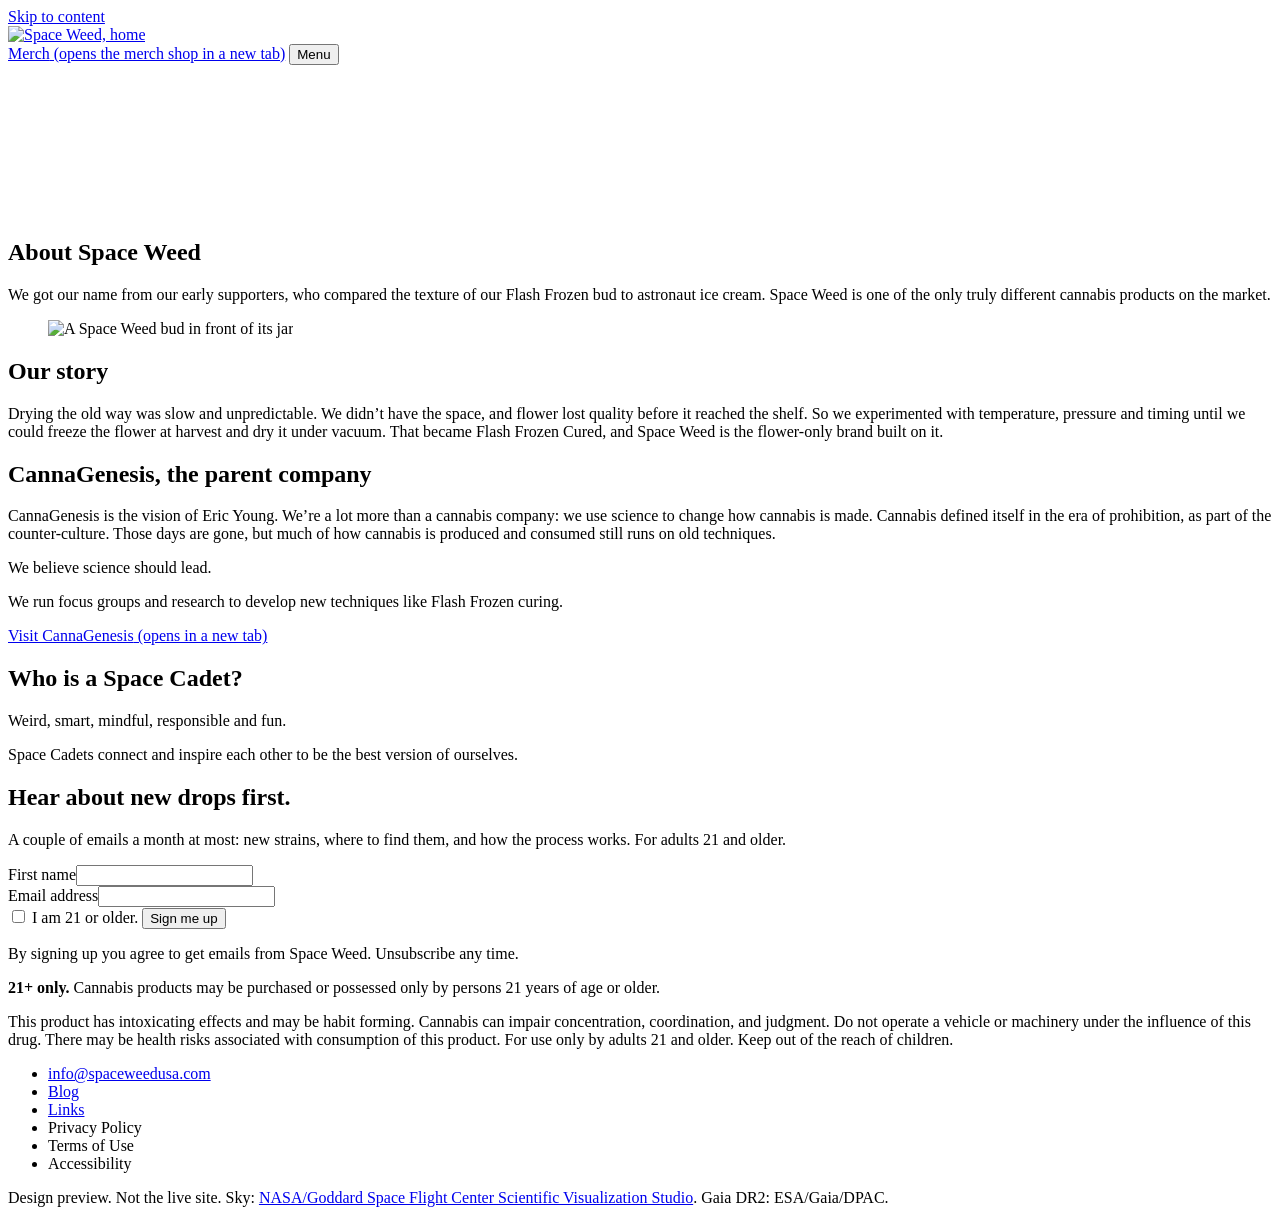
==== about.html @ d10db04f "Space Weed mockup: Payload 001 film and the solar system" ====
<!doctype html>
<html lang="en">
<head>
<meta charset="utf-8">
<meta name="viewport" content="width=device-width, initial-scale=1">
<meta name="robots" content="noindex, nofollow">
<title>About Space Weed and CannaGenesis | Space Weed</title>
<meta name="description" content="Space Weed got its name from early customers who said the flower felt like astronaut ice cream. Made by CannaGenesis in Washington. For adults 21+.">
<meta name="theme-color" content="#08090c">
<link rel="icon" href="assets/img/favicon.svg" type="image/svg+xml">
<link rel="preload" href="assets/fonts/supreme-500.woff2" as="font" type="font/woff2" crossorigin>
<link rel="preload" href="assets/fonts/switzer-400.woff2" as="font" type="font/woff2" crossorigin>
<link rel="stylesheet" href="assets/css/site.css">
<link rel="modulepreload" href="assets/vendor/three.module.js">
</head>
<body class="page-about">
<a class="skip" href="#main">Skip to content</a>
<div class="gate" data-gate hidden role="dialog" aria-modal="true" aria-labelledby="gate-q">
  <video class="gate__film" muted playsinline preload="auto" poster="assets/img/payload-closed.webp" aria-hidden="true" data-burst-at="5.35">
    <source src="assets/video/payload-gate.webm" type="video/webm">
    <source src="assets/video/payload-gate.mp4" type="video/mp4">
  </video>
  <div class="gate__panel">
    <p class="gate__q" id="gate-q">Are you 21 or older?</p>
    <div class="gate__actions">
      <button class="btn" type="button" data-gate-yes>Yes</button>
      <a class="btn" href="under-21.html">No</a>
    </div>
  </div>
  <button class="gate__skip" type="button" data-gate-skip hidden>Skip</button>
</div>
<header class="site-header">
  <a class="brand" href="index.html"><img src="assets/img/logo-white.webp" alt="Space Weed, home" width="640" height="350"></a>
  <div class="header-actions">
    <a class="header-link" href="https://shopspaceweed.com" target="_blank" rel="noopener">Merch<span class="visually-hidden"> (opens the merch shop in a new tab)</span></a>
    <button class="menu-toggle" type="button" aria-expanded="false" aria-controls="menu"><span class="menu-toggle__bars" aria-hidden="true"></span>Menu</button>
  </div>
</header>
<div class="menu-sheet" id="menu" hidden>
  <nav aria-label="Site"><ul><li><a href="index.html">Home</a></li><li><a href="technology.html">Technology</a></li><li><a href="products.html">Products</a></li><li><a href="partner.html">Partner</a></li><li><a href="about.html" aria-current="page">About</a></li><li><a href="contact.html">Contact</a></li></ul></nav>
</div>
<main id="main" tabindex="-1">
<section class="world" data-world="about" aria-labelledby="a-title" style="--poster: url('assets/img/world-about.webp')">
  <canvas class="world__canvas" aria-hidden="true"></canvas>
  <div class="world__copy">
    <h1 id="a-title">About Space Weed</h1>
    <p class="world__lede">We got our name from our early supporters, who compared the texture of our Flash Frozen bud to astronaut ice cream. Space Weed is one of the only truly different cannabis products on the market.</p>
    
  </div>
</section>

  <section class="story" aria-labelledby="story-title">
    <figure class="story__photo"><img src="assets/img/bud-jar.webp" alt="A Space Weed bud in front of its jar" width="1600" height="900" loading="lazy"></figure>
    <div class="story__body">
      <h2 id="story-title">Our story</h2>
      <p>Drying the old way was slow and unpredictable. We didn’t have the space, and flower lost quality before it reached the shelf. So we experimented with temperature, pressure and timing until we could freeze the flower at harvest and dry it under vacuum. That became Flash Frozen Cured, and Space Weed is the flower-only brand built on it.</p>
    </div>
  </section>

  <section class="parent" aria-labelledby="cg-title">
    <h2 id="cg-title">CannaGenesis, the parent company</h2>
    <div class="parent__body">
      <p>CannaGenesis is the vision of Eric Young. We’re a lot more than a cannabis company: we use science to change how cannabis is made. Cannabis defined itself in the era of prohibition, as part of the counter-culture. Those days are gone, but much of how cannabis is produced and consumed still runs on old techniques.</p>
      <p class="parent__statement">We believe science should lead.</p>
      <p>We run focus groups and research to develop new techniques like Flash Frozen curing.</p>
      <a class="btn" href="https://www.cannagenesis.com" target="_blank" rel="noopener">Visit CannaGenesis<span class="visually-hidden"> (opens in a new tab)</span></a>
    </div>
  </section>

  <section class="cadet" aria-labelledby="cadet-title">
    <h2 id="cadet-title">Who is a Space Cadet?</h2>
    <p class="cadet__traits">Weird, smart, mindful, responsible and fun.</p>
    <p class="cadet__line">Space Cadets connect and inspire each other to be the best version of ourselves.</p>
  </section>
<section class="drops" aria-labelledby="drops-title">
  <div class="drops__inner">
    <div>
      <h2 id="drops-title">Hear about new drops first.</h2>
      <p class="drops__note">A couple of emails a month at most: new strains, where to find them, and how the process works. For adults 21 and older.</p>
    </div>
    <form class="form" data-mock novalidate>
      <div class="field"><label for="d-first">First name</label><input id="d-first" name="first" type="text" autocomplete="given-name"></div>
      <div class="field"><label for="d-email">Email address</label><input id="d-email" name="email" type="email" autocomplete="email" required></div>
      <label class="check" for="d-age"><input id="d-age" name="age" type="checkbox" required> I am 21 or older.</label>
      <button class="btn btn--solid" type="submit">Sign me up</button>
      <p class="form-note" role="status" aria-live="polite">By signing up you agree to get emails from Space Weed. Unsubscribe any time.</p>
    </form>
  </div>
</section>
</main>
<footer class="site-footer">
  <div class="site-footer__inner">
    <p class="legal"><strong>21+ only.</strong> Cannabis products may be purchased or possessed only by persons 21 years of age or older.</p>
    <p class="legal">This product has intoxicating effects and may be habit forming. Cannabis can impair concentration, coordination, and judgment. Do not operate a vehicle or machinery under the influence of this drug. There may be health risks associated with consumption of this product. For use only by adults 21 and older. Keep out of the reach of children.</p>
    <ul class="footer-links">
      <li><a href="mailto:info@spaceweedusa.com">info@spaceweedusa.com</a></li>
      <li><a href="blog.html">Blog</a></li>
      <li><a href="links.html">Links</a></li>
      <li><span>Privacy Policy</span></li>
      <li><span>Terms of Use</span></li>
      <li><span>Accessibility</span></li>
    </ul>
    <p class="preview-note">Design preview. Not the live site. Sky: <a href="https://svs.gsfc.nasa.gov/4851" target="_blank" rel="noopener">NASA/Goddard Space Flight Center Scientific Visualization Studio</a>. Gaia DR2: ESA/Gaia/DPAC.</p>
  </div>
</footer>
<div class="warp" aria-hidden="true"></div>
<script src="assets/js/site.js" defer></script>
<script type="module" src="assets/js/world.js"></script>
</body>
</html>
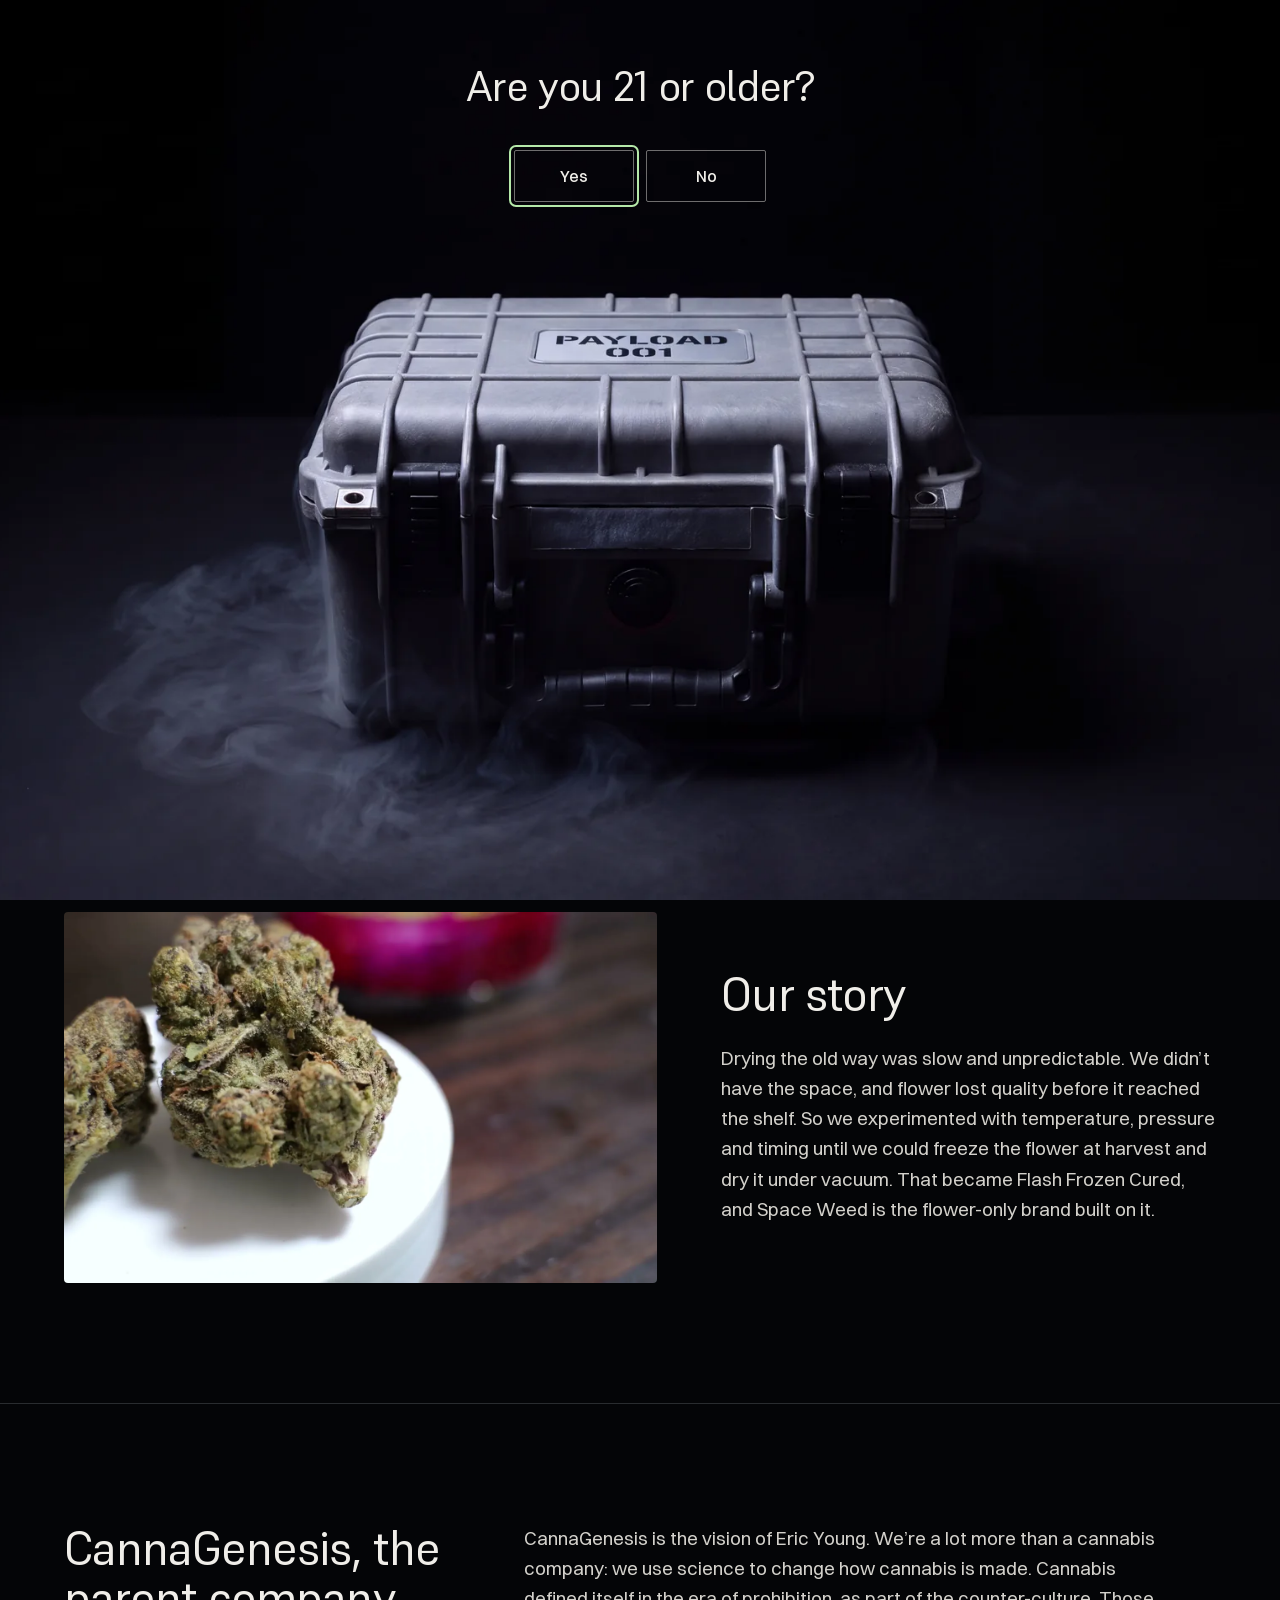
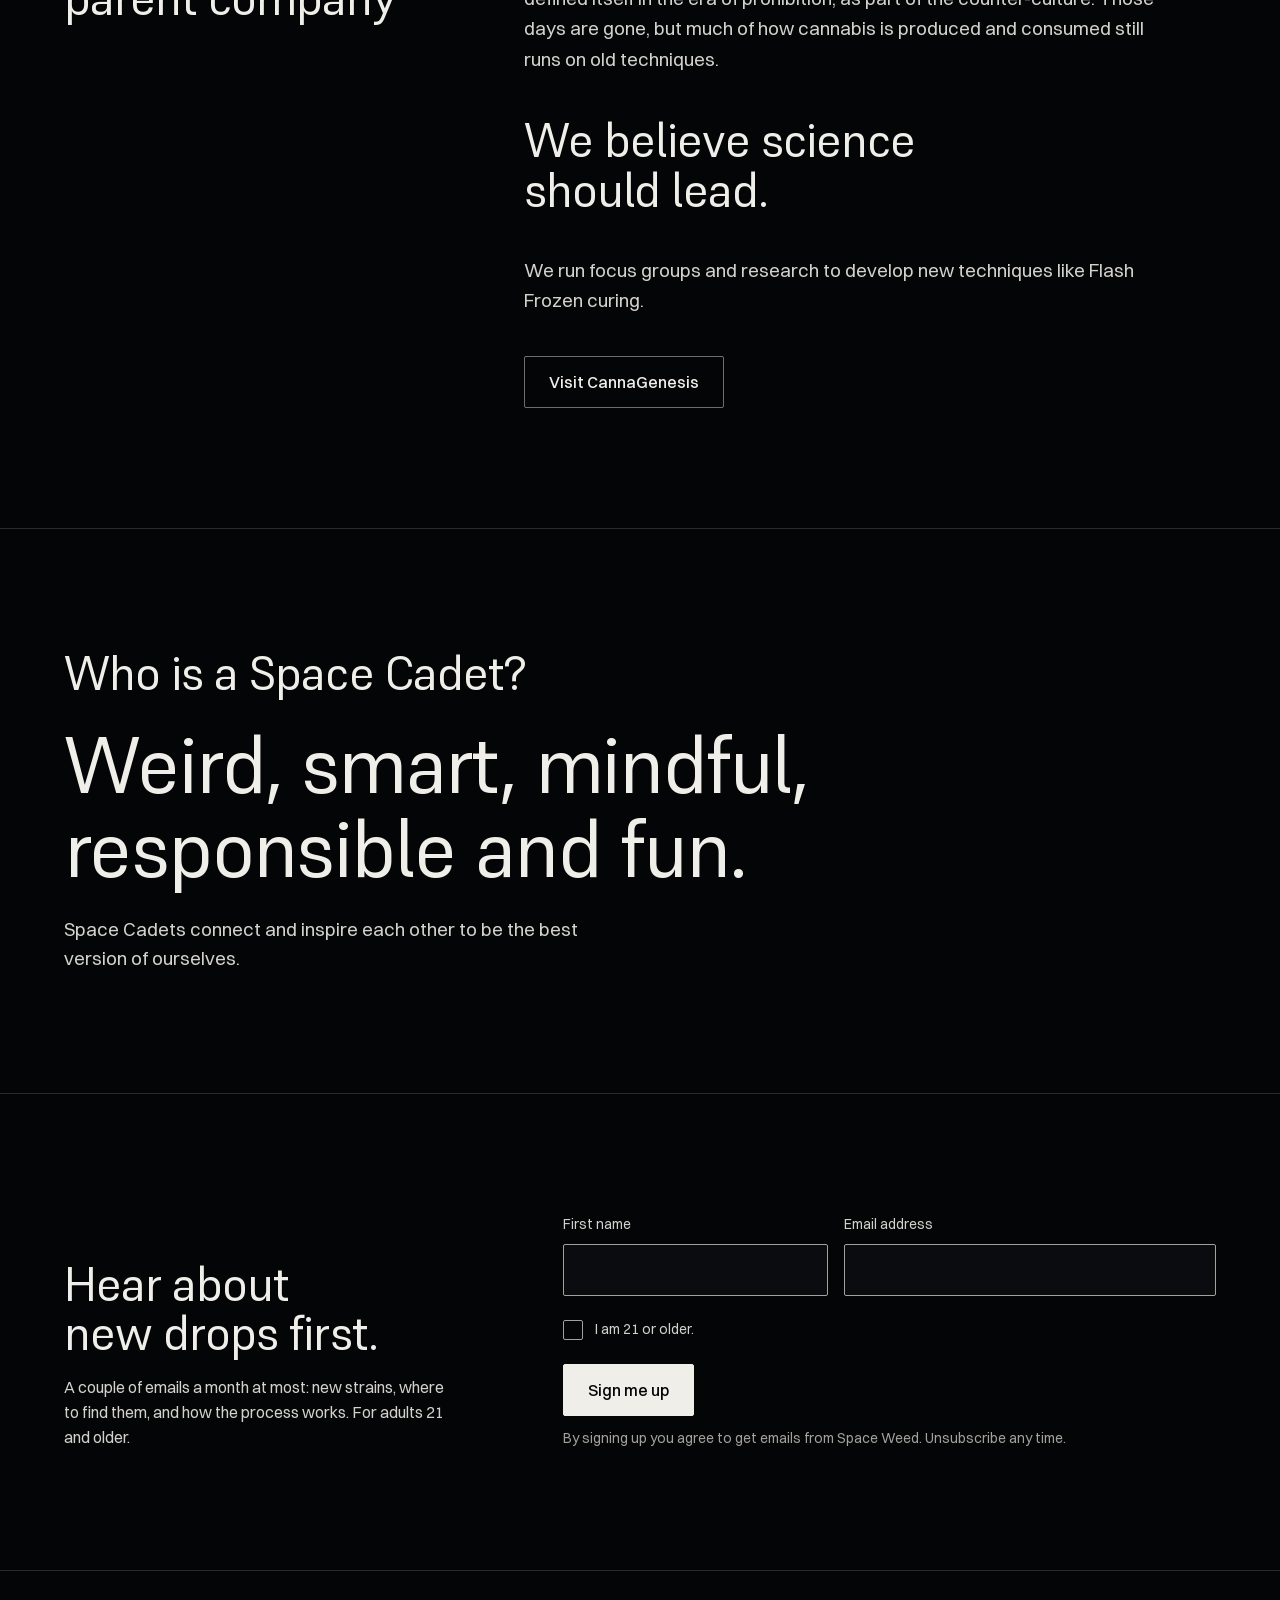
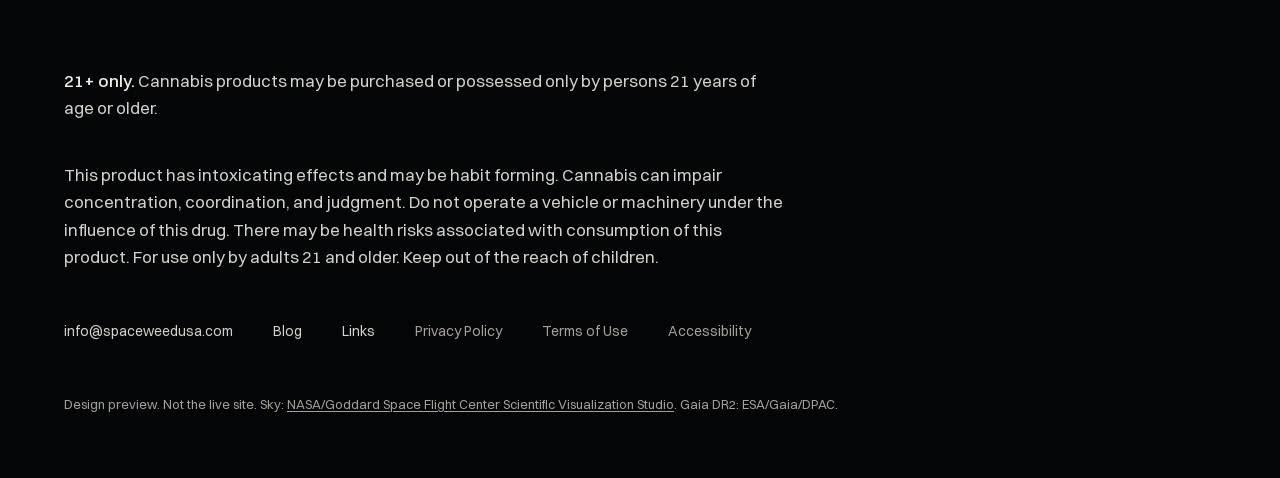
==== commit 4bc6bde1: "Fix the world poster paths" ====
--- a/about.html
+++ b/about.html
@@ -40,7 +40,7 @@
   <nav aria-label="Site"><ul><li><a href="index.html">Home</a></li><li><a href="technology.html">Technology</a></li><li><a href="products.html">Products</a></li><li><a href="partner.html">Partner</a></li><li><a href="about.html" aria-current="page">About</a></li><li><a href="contact.html">Contact</a></li></ul></nav>
 </div>
 <main id="main" tabindex="-1">
-<section class="world" data-world="about" aria-labelledby="a-title" style="--poster: url('assets/img/world-about.webp')">
+<section class="world" data-world="about" aria-labelledby="a-title" style="--poster: url('../img/world-about.webp')">
   <canvas class="world__canvas" aria-hidden="true"></canvas>
   <div class="world__copy">
     <h1 id="a-title">About Space Weed</h1>
--- a/assets/css/site.css
+++ b/assets/css/site.css
@@ -0,0 +1,321 @@
+/* Hallmark · shape: an orbit you navigate · genre: atmospheric · theme: custom · job: visit · idea: "The real Space Weed bud is the sun, and every page is a world in its orbit." · vibe: "dark, slow, exact, a premium product in space"
+ * paper: oklch(11.5% 0.006 255) · accent: oklch(86% 0.09 140) · display: Supreme · body: Switzer · hero: the solar system is the navigation, the headline sits quiet at its left · nav: the planets themselves, with a menu sheet one tap away · footer: the state's words set plainly under a hairline · imagery: the real bud photograph as the sun, NASA's real star map as the sky and as sparse stars under every section, planet surfaces made in ComfyUI, the PAYLOAD 001 film behind the age gate, one real jar packshot cut once for Products and Technology, a lid-free bud macro graded into the paper · signature: the sealed payload freezes and bursts, and you open inside a solar system whose sun is the real bud
+ * axes: dark/geometric-sans/chromatic-green · posture: restrained · contrast: pass · fold: pass · v2.0.0 */
+/* Hallmark · pre-emit critique: P4 H5 E4 S5 R5 V5 · weakest: P, the headline is the brand's line rather than an argument; the orbit does the arguing: every page is a world around the real flower */
+/* Hallmark · copy: verbatim · every line is the approved Page Wording or Angel's decided headline */
+/* Hallmark · dismissed 77 · the inner pages stay short on purpose: Angel asked for short pages over long scrolls */
+/* Hallmark · dismissed 25 · each step caption is one sentence under its large fact, read at a glance */
+/* Hallmark · waive 79 · poster posture, the solar system canvas fills 100svh under the words · the solar system is the hero and the words sit on its calm left side */
+/* Hallmark · dismissed 79 · the blog post is a long document and the under-21 page is one centred message, both meant to sit alone */
+@import url("./tokens.css");
+@import url("./base.css");
+
+@font-face { font-family: "Supreme"; src: url("../fonts/supreme-300.woff2") format("woff2"); font-weight: 300; font-style: normal; font-display: swap; }
+@font-face { font-family: "Supreme"; src: url("../fonts/supreme-400.woff2") format("woff2"); font-weight: 400; font-style: normal; font-display: swap; }
+@font-face { font-family: "Supreme"; src: url("../fonts/supreme-500.woff2") format("woff2"); font-weight: 500; font-style: normal; font-display: swap; }
+@font-face { font-family: "Supreme"; src: url("../fonts/supreme-700.woff2") format("woff2"); font-weight: 700; font-style: normal; font-display: swap; }
+@font-face { font-family: "Switzer"; src: url("../fonts/switzer-400.woff2") format("woff2"); font-weight: 400; font-style: normal; font-display: swap; }
+@font-face { font-family: "Switzer"; src: url("../fonts/switzer-500.woff2") format("woff2"); font-weight: 500; font-style: normal; font-display: swap; }
+
+body { background: var(--color-paper); color: var(--color-ink); }
+/* Real stars, sparse and still, under everything below the heroes (NASA SVS Deep Star Maps, 35 degrees off the galactic plane). */
+body::before { content: ""; position: fixed; inset: 0; z-index: -1; pointer-events: none; background: url("../img/stars.png") 0 0 / 1400px 1000px repeat; opacity: 0.3; }
+.skip { position: absolute; left: var(--space-md); top: var(--space-md); z-index: var(--z-tooltip); padding: var(--space-sm) var(--space-md); background: var(--color-ink); color: var(--color-paper); transform: translateY(-200%); }
+.skip:focus-visible { transform: none; }
+
+/* ---------- Header: the wordmark, Merch out to its own shop, and the menu one tap away ---------- */
+.site-header { --edge: max(var(--gutter), calc((100% - var(--container)) / 2 + var(--gutter))); position: fixed; inset: 0 0 auto 0; z-index: var(--z-sticky-nav); display: flex; align-items: center; justify-content: space-between; padding: var(--space-lg) var(--edge); pointer-events: none; }
+.site-header > * { pointer-events: auto; }
+/* Once the page scrolls, the header sits on a solid dark band so it never lands on the words. */
+.site-header::before { content: ""; position: absolute; inset: 0; z-index: -1; background: var(--veil); border-bottom: var(--rule-hair) solid var(--color-rule); opacity: 0; transition: opacity var(--dur-short) var(--ease-out); }
+.site-header.is-scrolled::before { opacity: 1; }
+.brand { display: inline-flex; }
+.brand img { width: 74px; height: auto; }
+.header-actions { display: flex; align-items: center; gap: var(--space-lg); }
+.header-link, .menu-toggle { min-height: 44px; display: inline-flex; align-items: center; padding: 0 var(--space-2xs); background: none; border: 0; color: var(--color-ink-2); font: 500 var(--text-sm)/1 var(--font-body); text-decoration: none; cursor: pointer; transition: color var(--dur-micro) var(--ease-out); }
+.header-link:hover, .menu-toggle:hover { color: var(--color-ink); }
+.menu-toggle { gap: var(--space-xs); }
+.menu-toggle__bars { position: relative; width: 18px; height: 8px; }
+.menu-toggle__bars::before, .menu-toggle__bars::after { content: ""; position: absolute; left: 0; right: 0; height: 1px; background: currentColor; transition: transform var(--dur-short) var(--ease-out); }
+.menu-toggle__bars::before { top: 0; }
+.menu-toggle__bars::after { bottom: 0; }
+.menu-open .menu-toggle__bars::before { transform: translateY(3.5px) rotate(45deg); }
+.menu-open .menu-toggle__bars::after { transform: translateY(-3.5px) rotate(-45deg); }
+
+.menu-sheet { position: fixed; inset: 0; z-index: var(--z-sticky); background: var(--veil); display: grid; align-content: center; padding: var(--space-3xl) var(--gutter); }
+.menu-sheet ul { list-style: none; margin: 0; padding: 0; display: grid; gap: var(--space-xs); }
+.menu-sheet a { display: inline-flex; min-height: 48px; align-items: center; font: 300 var(--text-display-s)/1.1 var(--font-display); color: var(--color-ink); text-decoration: none; }
+.menu-sheet a[aria-current="page"] { text-decoration: underline; text-decoration-color: var(--color-accent); text-decoration-thickness: 1px; text-underline-offset: 0.18em; }
+.menu-sheet a:hover { color: var(--color-ink-2); }
+
+/* ---------- The system: the first viewport is the experience ---------- */
+.system { position: relative; height: 100svh; min-height: 640px; overflow: clip; isolation: isolate; }
+.system__canvas { position: absolute; inset: 0; width: 100%; height: 100%; display: block; opacity: 0; transition: opacity 900ms var(--ease-out); mask-image: linear-gradient(to bottom, var(--color-ink) 82%, transparent); }
+.system.is-live .system__canvas { opacity: 1; }
+.system__copy { position: absolute; z-index: var(--z-raised); left: max(var(--gutter), calc((100% - var(--container)) / 2 + var(--gutter))); top: 50%; transform: translateY(-46%); width: min(29rem, 34vw); }
+.hero-title { font: 500 var(--text-hero)/0.9 var(--font-display); letter-spacing: -0.025em; text-transform: uppercase; color: var(--color-ink); }
+.hero-title span { display: block; }
+.hero-lede { margin-top: var(--space-xl); max-width: 32ch; font-size: var(--text-lead); line-height: 1.5; color: var(--color-ink); }
+.hero-lede__more { display: block; margin-top: var(--space-sm); font-size: 0.86em; color: var(--color-muted); }
+.btn { display: inline-flex; align-items: center; white-space: nowrap; min-height: 52px; margin-top: var(--space-xl); padding: 0 var(--space-lg); border: 1px solid var(--ink-soft); border-radius: var(--radius-control); color: var(--color-ink); background: transparent; font: 500 var(--text-md)/1 var(--font-body); text-decoration: none; cursor: pointer; transition: background-color var(--dur-short) var(--ease-out), border-color var(--dur-short) var(--ease-out); }
+.btn:hover { border-color: var(--color-ink); background: var(--ink-faint); }
+.btn:active { background: var(--ink-soft); }
+.btn:focus-visible { outline: 2px solid var(--color-focus); outline-offset: 3px; }
+
+/* ---------- Planet labels: the real nav, placed by the scene on top of each world ---------- */
+/* Without the scene (no WebGL, no script) the destinations are a plain list at the right. */
+.orbits { position: absolute; z-index: var(--z-raised); right: var(--gutter); top: 50%; transform: translateY(-50%); }
+.orbits ul { list-style: none; margin: 0; padding: 0; display: grid; gap: var(--space-2xs); }
+.planet-label { display: grid; gap: var(--space-3xs); min-height: 44px; align-content: center; padding: var(--space-2xs) var(--space-xs); color: var(--color-ink); text-decoration: none; text-shadow: 0 0 8px var(--label-halo), 0 0 2px var(--label-halo), 0 1px 3px var(--label-halo); transition: opacity var(--dur-long) var(--ease-out); }
+.is-scene .orbits { inset: 0; transform: none; pointer-events: none; }
+.is-scene .planet-label { position: absolute; left: 0; top: 0; pointer-events: auto; opacity: 1; transform: translate3d(var(--x, -999px), var(--y, -999px), 0); will-change: transform; }
+.planet-label__name { font: 500 var(--text-sm)/1.2 var(--font-body); background-image: linear-gradient(var(--color-accent), var(--color-accent)); background-size: 0% 1px; background-position: 0 100%; background-repeat: no-repeat; padding-bottom: var(--space-2xs); justify-self: start; transition: background-size var(--dur-long) var(--ease-out); }
+.planet-label__hint { font: 400 var(--text-xs)/1.3 var(--font-body); color: var(--color-muted); white-space: nowrap; transition: opacity var(--dur-long) var(--ease-out), transform var(--dur-long) var(--ease-out); }
+/* Only the scene hides the hint until you approach a world; without it the hint just shows. */
+.is-scene .planet-label__hint { position: absolute; top: 100%; left: var(--space-xs); opacity: 0; transform: translateY(4px); }
+.is-scene .planet-enter { position: absolute; top: calc(100% + 22px); left: var(--space-xs); }
+.is-scene .planet-label.is-near { opacity: 1; }
+.planet-label.is-near .planet-label__name { background-size: 100% 1px; }
+.planet-label.is-near .planet-label__hint { opacity: 1; transform: none; }
+.is-scene .planet-label.is-dim { opacity: 0.32; }
+.is-scene .planet-label.is-hidden { opacity: 0; pointer-events: none; }
+.planet-label:focus-visible { outline: 2px solid var(--color-focus); outline-offset: 2px; }
+.planet-enter { display: none; }
+.is-touch .planet-label.is-near .planet-enter { display: inline-flex; align-items: center; justify-self: start; min-height: 44px; margin-top: var(--space-2xs); padding: 0 var(--space-md); border: 1px solid var(--color-accent); border-radius: var(--radius-control); color: var(--color-accent); font: 500 var(--text-sm)/1 var(--font-body); }
+
+/* The page change: the world you chose fills the screen, then the next page opens on it. */
+.warp { position: fixed; inset: 0; z-index: var(--z-modal); background: var(--color-paper); opacity: 0; pointer-events: none; transition: opacity 360ms var(--ease-in-out); }
+.warp.is-on { opacity: 1; }
+
+/* ---------- Shared section frame: one container, one column gap ---------- */
+.diff, .swag, .steps, .jar, .lineup, .paths, .story, .parent, .cadet, .contact, .posts, .post, .page-head { max-width: var(--container); margin-inline: auto; padding: var(--section-gap-s) var(--gutter); }
+h2 { font: 400 var(--text-section)/1.04 var(--font-display); letter-spacing: -0.02em; color: var(--color-ink); }
+h3 { font: 500 var(--text-title)/1.2 var(--font-display); color: var(--color-ink); }
+
+/* ---------- Inner pages open on their world ---------- */
+.world { position: relative; height: min(88svh, 52rem); min-height: 34rem; overflow: clip; isolation: isolate; background: var(--color-paper) var(--poster) center / cover no-repeat; }
+/* The still stands in only until the live world is up (or when WebGL is missing). */
+.world.is-arriving, .world.is-live { background-image: none; }
+.world__canvas { position: absolute; inset: 0; width: 100%; height: 100%; opacity: 0; transition: opacity 700ms var(--ease-out); mask-image: linear-gradient(to bottom, var(--color-ink) 78%, transparent); }
+.world.is-live .world__canvas { opacity: 1; }
+.world__copy { position: absolute; z-index: var(--z-raised); left: max(var(--gutter), calc((100% - var(--container)) / 2 + var(--gutter))); top: 50%; transform: translateY(-58%); width: min(38rem, 46vw); transition: opacity 600ms var(--ease-out) 450ms; }
+.world.is-arriving .world__copy { opacity: 0; transition: none; }
+.world h1, .page-head h1, .post h1 { font: 500 var(--text-display)/1 var(--font-display); letter-spacing: -0.025em; color: var(--color-ink); }
+.world__lede { margin-top: var(--space-lg); max-width: 40ch; font-size: var(--text-lead); line-height: 1.5; color: var(--color-ink-2); }
+
+/* ---------- Home: what's different ---------- */
+.diff { position: relative; isolation: isolate; max-width: none; padding-inline: max(var(--gutter), calc((100% - var(--container)) / 2 + var(--gutter))); display: grid; grid-template-columns: minmax(0, 6fr) minmax(0, 5fr); gap: var(--space-2xl); align-items: center; }
+/* The macro runs off the left edge of the page and dissolves into the paper toward the words. */
+.diff .diff__photo { position: absolute; z-index: -1; inset: var(--section-gap-s) auto var(--section-gap-s) 0; width: 62%; border-radius: 0; mask-image: linear-gradient(to right, var(--color-ink) 38%, transparent 96%), linear-gradient(to bottom, transparent, var(--color-ink) 12%, var(--color-ink) 88%, transparent); mask-composite: intersect; }
+.diff__body { grid-column: 2; }
+.diff__photo, .story__photo { margin: 0; overflow: clip; border-radius: var(--radius-card); }
+.diff__photo img { width: 100%; height: 100%; object-fit: cover; }
+.diff__list { margin: var(--space-xl) 0 0; display: grid; gap: var(--space-lg); }
+.diff__list div { padding-top: var(--space-lg); border-top: var(--rule-hair) solid var(--color-rule); }
+.diff__list dt { font: 500 var(--text-xl)/1.2 var(--font-display); color: var(--color-ink); }
+.diff__list dd { margin: var(--space-xs) 0 0; max-width: 46ch; color: var(--color-ink-2); }
+
+.swag { display: flex; flex-wrap: wrap; align-items: center; justify-content: space-between; gap: var(--space-lg); border-top: var(--rule-hair) solid var(--color-rule); }
+.swag h2 { font-size: var(--text-display); }
+.swag .btn { margin-top: 0; }
+
+/* ---------- Technology ---------- */
+.steps__list { list-style: none; margin: 0; padding: 0; display: grid; grid-template-columns: minmax(0, 1fr) minmax(0, 1fr) minmax(0, 1.25fr); gap: var(--gap-columns); }
+.step { padding-top: var(--space-lg); border-top: var(--rule-hair) solid var(--color-rule); }
+.step__fact { font: 400 var(--text-display-s)/1.02 var(--font-display); letter-spacing: -0.02em; color: var(--color-ink); min-height: 2.1em; }
+.step h3 { margin-top: var(--space-xl); }
+.step__n { font-variant-numeric: tabular-nums; margin-right: var(--space-2xs); }
+.step p:last-child { margin-top: var(--space-xs); max-width: 40ch; color: var(--color-ink-2); }
+.jar { display: grid; grid-template-columns: minmax(0, 4fr) minmax(0, 7fr); gap: var(--space-2xl); align-items: start; }
+.steps + .jar { padding-top: var(--space-xl); }
+.jar__list { list-style: none; margin: var(--space-xl) 0 0; padding: 0; display: grid; }
+.jar__list li { padding: var(--space-md) 0; border-top: var(--rule-hair) solid var(--color-rule); font-size: var(--text-lead); color: var(--color-ink); }
+
+/* ---------- Products ---------- */
+
+.lineup { display: grid; grid-template-columns: minmax(0, 4fr) minmax(0, 7fr); gap: var(--space-2xl); align-items: center; }
+/* One jar, one cut: the real packshot on its own, held to the column's left edge and 340px wide. */
+.jar-shot { margin: 0; }
+.jar-shot img { display: block; width: min(100%, 21.25rem); height: auto; }
+.lineup__rows { display: grid; }
+.lineup__row { padding: var(--space-2xl) 0; border-top: var(--rule-hair) solid var(--color-rule); }
+.lineup__row:last-child { border-bottom: var(--rule-hair) solid var(--color-rule); }
+.lineup__row h3 { font: 400 var(--text-section)/1.05 var(--font-display); letter-spacing: -0.02em; }
+.lineup__row p { margin-top: var(--space-md); max-width: 52ch; font-size: var(--text-lead); color: var(--color-ink-2); }
+.lineup__figure.lineup__figure { margin-top: var(--space-lg); font: 400 var(--text-display)/1 var(--font-display); letter-spacing: -0.03em; color: var(--color-ink); }
+.lineup__figure span { margin: 0 var(--space-sm); font: 400 var(--text-lg)/1 var(--font-body); letter-spacing: 0; color: var(--color-muted); vertical-align: middle; }
+
+/* ---------- Partner ---------- */
+.paths { display: grid; }
+.path { display: grid; grid-template-columns: minmax(0, 5fr) minmax(0, 6fr); gap: var(--space-sm) var(--space-2xl); padding: var(--space-2xl) 0; border-top: var(--rule-hair) solid var(--color-rule); }
+.path__head { grid-row: span 2; }
+.path h3 { font: 400 var(--text-2xl)/1.15 var(--font-display); letter-spacing: -0.015em; }
+.path__sub { margin-top: var(--space-xs); font: 400 var(--text-lg)/1.4 var(--font-body); color: var(--color-muted); }
+.path ul { list-style: none; margin: 0; padding: 0; display: grid; gap: var(--space-sm); }
+.path li { max-width: 52ch; color: var(--color-ink-2); padding-left: var(--space-lg); position: relative; }
+.path li::before { content: ""; position: absolute; left: 0; top: 0.75em; width: 10px; height: 1px; background: var(--color-accent); }
+.path .btn { justify-self: start; margin-top: var(--space-md); grid-column: 2; }
+.path--soon { padding: var(--space-xl) 0; align-items: baseline; }
+.path--soon .path__head { grid-row: auto; }
+.path--soon p { color: var(--color-ink-2); }
+.btn--solid { background: var(--color-ink); color: var(--color-paper); border-color: var(--color-ink); }
+.btn--solid:hover { background: var(--color-ink-2); border-color: var(--color-ink-2); }
+.btn--solid:active { background: var(--color-muted); }
+
+/* ---------- About ---------- */
+.story { display: grid; grid-template-columns: minmax(0, 6fr) minmax(0, 5fr); gap: var(--space-2xl); align-items: center; }
+.story__photo img { width: 100%; aspect-ratio: 16 / 10; object-fit: cover; }
+.story__body p, .parent__body p { margin-top: var(--space-lg); max-width: 58ch; font-size: var(--text-lead); line-height: 1.6; color: var(--color-ink-2); }
+.parent__body .parent__statement { margin: var(--space-xl) 0; font: 400 var(--text-section)/1.05 var(--font-display); letter-spacing: -0.02em; color: var(--color-ink); max-width: 16ch; }
+.parent { display: grid; grid-template-columns: minmax(0, 4fr) minmax(0, 7fr); gap: var(--space-2xl); border-top: var(--rule-hair) solid var(--color-rule); }
+.parent__body p { margin-top: 0; }
+.cadet { border-top: var(--rule-hair) solid var(--color-rule); }
+.cadet__traits { margin-top: var(--space-lg); font: 400 var(--text-display)/1.05 var(--font-display); letter-spacing: -0.02em; color: var(--color-ink); max-width: 18ch; }
+.cadet__line { margin-top: var(--space-lg); max-width: 50ch; font-size: var(--text-lead); color: var(--color-ink-2); }
+
+/* ---------- Contact ---------- */
+/* Wide: the fields on the left, the five reasons as a list on the right. */
+.contact__form { display: grid; grid-template-columns: minmax(0, 1fr) minmax(0, 1fr) minmax(0, 1.15fr); gap: var(--space-lg) var(--gap-columns); align-items: start; }
+.choices { grid-column: 3; grid-row: 1 / span 4; margin: 0; padding: 0 0 0 var(--gap-columns); border: 0; border-left: var(--rule-hair) solid var(--color-rule); display: grid; gap: var(--space-2xs); }
+.choices legend { margin-bottom: var(--space-sm); font-size: var(--text-sm); color: var(--color-ink-2); }
+.choices label { display: flex; align-items: center; gap: var(--space-sm); min-height: 44px; color: var(--color-ink); cursor: pointer; }
+.choices input, .check input { appearance: none; flex: none; width: 20px; height: 20px; margin: 0; display: grid; place-content: center; background: transparent; border: 1.5px solid var(--color-muted); border-radius: 50%; cursor: pointer; transition: border-color var(--dur-micro) var(--ease-out); }
+.check input { border-radius: var(--radius-control); }
+.choices input::before { content: ""; width: 10px; height: 10px; border-radius: 50%; background: var(--color-accent); transform: scale(0); transition: transform var(--dur-micro) var(--ease-out); }
+.check input::before { content: ""; width: 6px; height: 11px; margin-top: calc(-1 * var(--space-3xs)); border: solid var(--color-accent-ink); border-width: 0 2px 2px 0; transform: rotate(45deg) scale(0); transition: transform var(--dur-micro) var(--ease-out); }
+.choices input:hover, .check input:hover { border-color: var(--color-ink-2); }
+.choices input:checked { border-color: var(--color-accent); }
+.choices input:checked::before { transform: scale(1); }
+.check input:checked { background: var(--color-accent); border-color: var(--color-accent); }
+.check input:checked::before { transform: rotate(45deg) scale(1); }
+.choices input:focus-visible, .check input:focus-visible { outline: 2px solid var(--color-focus); outline-offset: 2px; }
+.field--wide { grid-column: 1 / 3; }
+.field textarea { padding: var(--space-sm) var(--space-md); background: var(--color-paper-2); border: 1px solid var(--color-muted); border-radius: var(--radius-control); color: var(--color-ink); font-size: var(--text-md); resize: vertical; }
+.field textarea:focus-visible { outline: 2px solid var(--color-focus); outline-offset: 1px; }
+.contact__form .btn { justify-self: start; margin-top: 0; }
+.contact__form .form-note { grid-column: 1 / 3; }
+.contact__mail { margin-top: var(--space-xl); color: var(--color-ink-2); }
+
+/* ---------- Blog ---------- */
+.page-head { padding-top: calc(var(--space-4xl) + var(--space-xl)); padding-bottom: var(--space-xl); }
+.page-head + .posts { padding-top: var(--space-2xl); }
+.post-card { display: grid; grid-template-columns: minmax(0, 5fr) minmax(0, 7fr); gap: var(--space-2xl); align-items: center; padding-top: var(--space-xl); border-top: var(--rule-hair) solid var(--color-rule); color: inherit; text-decoration: none; }
+.post-card figure { margin: 0; overflow: clip; border-radius: var(--radius-card); }
+.post-card img { width: 100%; aspect-ratio: 3 / 2; object-fit: cover; }
+.post-card h2 { font-size: var(--text-2xl); max-width: 26ch; }
+.post-card p { margin-top: var(--space-md); max-width: 52ch; color: var(--color-ink-2); }
+.post-card__more { display: inline-block; margin-top: var(--space-lg); font-weight: 500; text-decoration: underline; text-decoration-color: var(--color-accent); text-underline-offset: 0.2em; }
+.post-card:hover h2 { text-decoration: underline; text-decoration-thickness: 1px; text-underline-offset: 0.12em; }
+.post { padding-top: calc(var(--space-4xl) + var(--space-xl)); }
+.post h1 { max-width: 20ch; font-size: var(--text-display-s); }
+.post__back { margin-bottom: var(--space-lg); font-size: var(--text-sm); }
+.prose { margin-top: var(--space-2xl); max-width: 68ch; }
+.prose p, .prose li { color: var(--color-ink-2); font-size: var(--text-lead); line-height: 1.65; }
+.prose p + p, .prose ul + p, .prose p + ul { margin-top: var(--space-md); }
+.prose h2 { margin-top: var(--space-2xl); font-size: var(--text-2xl); }
+.prose h2 + p, .prose h2 + ul { margin-top: var(--space-md); }
+.prose ul { padding-left: var(--space-lg); display: grid; gap: var(--space-xs); }
+
+/* ---------- Links and the under-21 exit ---------- */
+.links-page, .exit { min-height: 100svh; display: grid; place-content: center; justify-items: center; gap: var(--space-lg); padding: var(--space-2xl) var(--gutter); text-align: center; }
+.links-page__logo, .exit img { width: 96px; height: auto; }
+.links-page p { max-width: 36ch; color: var(--color-ink-2); }
+.links-page__list { list-style: none; margin: 0; padding: 0; display: grid; gap: var(--space-sm); width: min(100%, 26rem); }
+.links-page__list a { display: flex; align-items: center; justify-content: center; min-height: 52px; padding: 0 var(--space-lg); border: 1px solid var(--ink-soft); border-radius: var(--radius-control); color: var(--color-ink); text-decoration: none; }
+.links-page__list a:hover { border-color: var(--color-ink); background: var(--ink-faint); }
+.links-page__social { list-style: none; margin: 0; padding: 0; display: flex; flex-wrap: wrap; justify-content: center; gap: var(--space-xs) var(--space-lg); }
+.links-page__social a { display: inline-flex; min-height: 44px; align-items: center; color: var(--color-ink-2); }
+.exit h1 { font: 400 var(--text-display-s)/1.1 var(--font-display); }
+.exit__legal { max-width: 40rem; display: grid; gap: var(--space-md); margin-top: var(--space-xl); }
+.exit__legal .legal { font-size: var(--text-legal); line-height: 1.6; color: var(--color-ink-2); }
+.exit__legal .legal strong { color: var(--color-ink); font-weight: 500; }
+
+/* ---------- Drops ---------- */
+.drops { padding: var(--section-gap-s) var(--gutter); border-top: var(--rule-hair) solid var(--color-rule); }
+.drops__inner { max-width: var(--container); margin-inline: auto; display: grid; grid-template-columns: minmax(0, 5fr) minmax(0, 7fr); gap: var(--gap-columns); align-items: end; }
+.drops h2 { font: 400 var(--text-section)/1.04 var(--font-display); letter-spacing: -0.02em; }
+.drops__note { margin-top: var(--space-md); max-width: 44ch; color: var(--color-ink-2); }
+.form { display: grid; grid-template-columns: minmax(0, 1fr) minmax(0, 1.4fr); gap: var(--space-sm) var(--space-md); align-items: end; }
+.form > .btn { justify-self: start; }
+.field { display: grid; gap: var(--space-xs); }
+.field label { font-size: var(--text-sm); color: var(--color-ink-2); }
+.field input { min-height: 52px; padding: 0 var(--space-md); background: var(--color-paper-2); border: 1px solid var(--color-muted); border-radius: var(--radius-control); color: var(--color-ink); font-size: var(--text-md); }
+.field input:hover { border-color: var(--color-ink-2); }
+.field input:focus-visible { outline: 2px solid var(--color-focus); outline-offset: 1px; }
+.check { grid-column: 1 / -1; display: flex; gap: var(--space-sm); align-items: center; min-height: 44px; font-size: var(--text-sm); color: var(--color-ink-2); }
+
+.form .btn { margin-top: 0; }
+.form-note { grid-column: 1 / -1; min-height: 1lh; font-size: var(--text-sm); color: var(--color-muted); }
+.form-note.is-error { color: var(--color-error); }
+.btn:disabled { opacity: 0.5; cursor: not-allowed; }
+
+/* ---------- Footer: the state's words, set plainly ---------- */
+.site-footer { padding: var(--space-3xl) var(--gutter) var(--space-2xl); border-top: var(--rule-hair) solid var(--color-rule); color: var(--color-ink-2); }
+.site-footer__inner { max-width: var(--container); margin-inline: auto; display: grid; gap: var(--space-xl); }
+.site-footer .legal { font-size: var(--text-legal); line-height: 1.6; max-width: 72ch; }
+.site-footer .legal strong { color: var(--color-ink); font-weight: 500; }
+.footer-links { list-style: none; margin: 0; padding: 0; display: flex; flex-wrap: wrap; gap: var(--space-xs) var(--space-xl); font-size: var(--text-sm); }
+.footer-links a, .footer-links span { display: inline-flex; min-height: 44px; align-items: center; color: var(--color-ink-2); text-decoration: none; }
+.footer-links span { color: var(--color-muted); }
+.footer-links a:hover { color: var(--color-ink); text-decoration: underline; }
+.preview-note { font-size: var(--text-xs); color: var(--color-muted); }
+
+/* ---------- Age gate: PAYLOAD 001, sealed in the dark ---------- */
+.gate { position: fixed; inset: 0; z-index: var(--z-modal); background: var(--color-paper); transition: opacity 750ms var(--ease-out); }
+.gate__film { position: absolute; inset: 0; width: 100%; height: 100%; object-fit: cover; }
+.gate__panel { position: absolute; left: 50%; top: 7%; transform: translateX(-50%); width: min(34rem, calc(100% - 2 * var(--gutter))); text-align: center; transition: opacity 240ms var(--ease-out); }
+.gate.is-playing .gate__panel { opacity: 0; pointer-events: none; }
+.gate.is-out { opacity: 0; pointer-events: none; }
+.gate__skip { position: absolute; right: var(--gutter); bottom: var(--space-xl); min-height: 44px; padding: 0 var(--space-md); background: none; border: 1px solid var(--ink-soft); border-radius: var(--radius-control); color: var(--color-ink-2); font: 500 var(--text-sm)/1 var(--font-body); cursor: pointer; transition: color var(--dur-micro) var(--ease-out), border-color var(--dur-micro) var(--ease-out); }
+.gate__skip:hover { color: var(--color-ink); border-color: var(--color-ink); }
+.gate__skip:focus-visible { outline: 2px solid var(--color-focus); outline-offset: 2px; }
+/* A tall screen keeps the whole case in view: the film sits in the dark band across the middle. */
+@media (max-aspect-ratio: 1 / 1) {
+  .gate__film { inset: auto; left: 50%; top: 56%; width: 170%; max-width: none; height: auto; transform: translate(-50%, -50%); mask-image: linear-gradient(to bottom, transparent, var(--color-ink) 18%, var(--color-ink) 76%, transparent); }
+  .gate__panel { top: 9%; }
+}
+.gate__q { font: 400 clamp(1.75rem, 1.2rem + 1.8vw, 2.75rem)/1.12 var(--font-display); letter-spacing: -0.015em; color: var(--color-ink); text-wrap: balance; }
+.gate__actions { display: flex; justify-content: center; gap: var(--space-sm); margin-top: var(--space-xl); }
+.gate__actions .btn { margin-top: 0; min-width: 120px; justify-content: center; }
+body.gate-open { overflow: hidden; }
+
+@media (prefers-reduced-motion: reduce) { .gate { transition-duration: 200ms; } }
+
+/* While the universe forms, the words wait. */
+.system.is-intro .system__copy, .system.is-intro .orbits { opacity: 0; }
+.system__copy, .orbits { transition: opacity 900ms var(--ease-out); }
+
+/* ---------- Smaller screens: the system above, the words below ---------- */
+@media (max-width: 60rem) {
+  .system { height: auto; min-height: 0; display: grid; grid-template-rows: min(52svh, 30rem) auto; }
+  .system__canvas { position: absolute; height: min(52svh, 30rem); mask-image: linear-gradient(to bottom, var(--color-ink) 72%, transparent); }
+  .is-scene .orbits { height: min(52svh, 30rem); }
+  .system__copy { position: relative; grid-row: 2; left: auto; top: auto; transform: none; width: auto; padding: 0 var(--gutter) var(--space-3xl); }
+  .hero-lede { margin-top: var(--space-lg); }
+  .btn { margin-top: var(--space-lg); }
+  .hero-title { line-height: 0.95; }
+  .drops__inner { grid-template-columns: minmax(0, 1fr); }
+  .form { grid-template-columns: minmax(0, 1fr); }
+  .world { height: auto; min-height: 0; display: grid; grid-template-rows: 46svh auto; background-position: right top; background-size: auto 46svh; }
+  .world__canvas { height: 46svh; mask-image: linear-gradient(to bottom, var(--color-ink) 70%, transparent); }
+  .world__copy { position: relative; grid-row: 2; left: auto; top: auto; transform: none; width: auto; padding: 0 var(--gutter) var(--space-2xl); }
+  .diff, .jar, .lineup, .story, .parent, .post-card, .path { grid-template-columns: minmax(0, 1fr); }
+  .step__fact { min-height: 0; }
+  .diff .diff__photo { position: relative; inset: auto; width: auto; margin: calc(-1 * var(--section-gap-s)) calc(-1 * var(--gutter)) 0; aspect-ratio: 4 / 3; mask-image: linear-gradient(to bottom, var(--color-ink) 60%, transparent); }
+  .diff__body { grid-column: auto; }
+  .step h3 { margin-top: var(--space-sm); }
+  .jar-shot img { width: min(70%, 16rem); }
+  .steps__list { grid-template-columns: minmax(0, 1fr); }
+  .path__head { grid-row: auto; }
+  .path .btn { grid-column: auto; }
+  .contact__form { grid-template-columns: minmax(0, 1fr); }
+  .choices { grid-column: auto; grid-row: auto; padding: 0; border-left: 0; }
+  .field--wide, .contact__form .form-note { grid-column: auto; }
+}
+@media (max-width: 40rem) {
+  .brand img { width: 60px; }
+  .header-actions { gap: var(--space-xs); }
+}
+@media (prefers-reduced-motion: reduce) {
+  .planet-label { transition: none; }
+}
